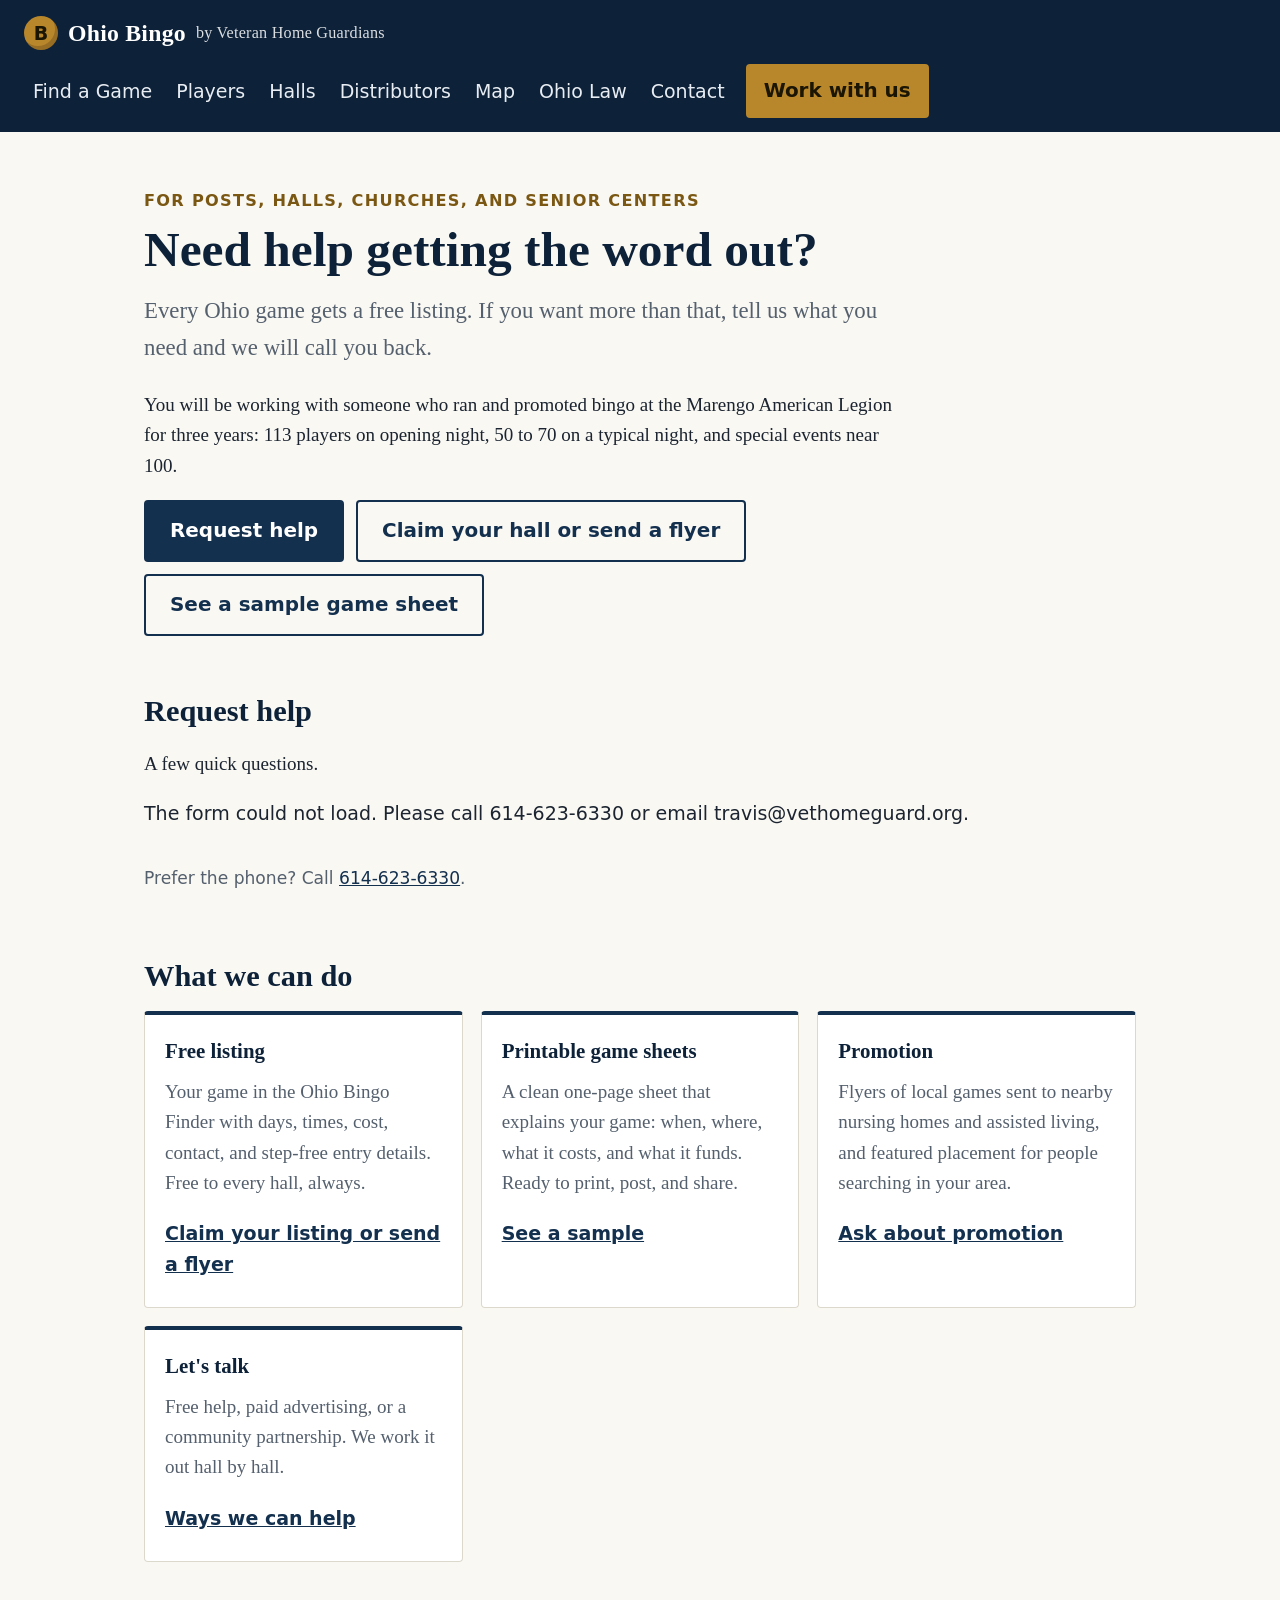
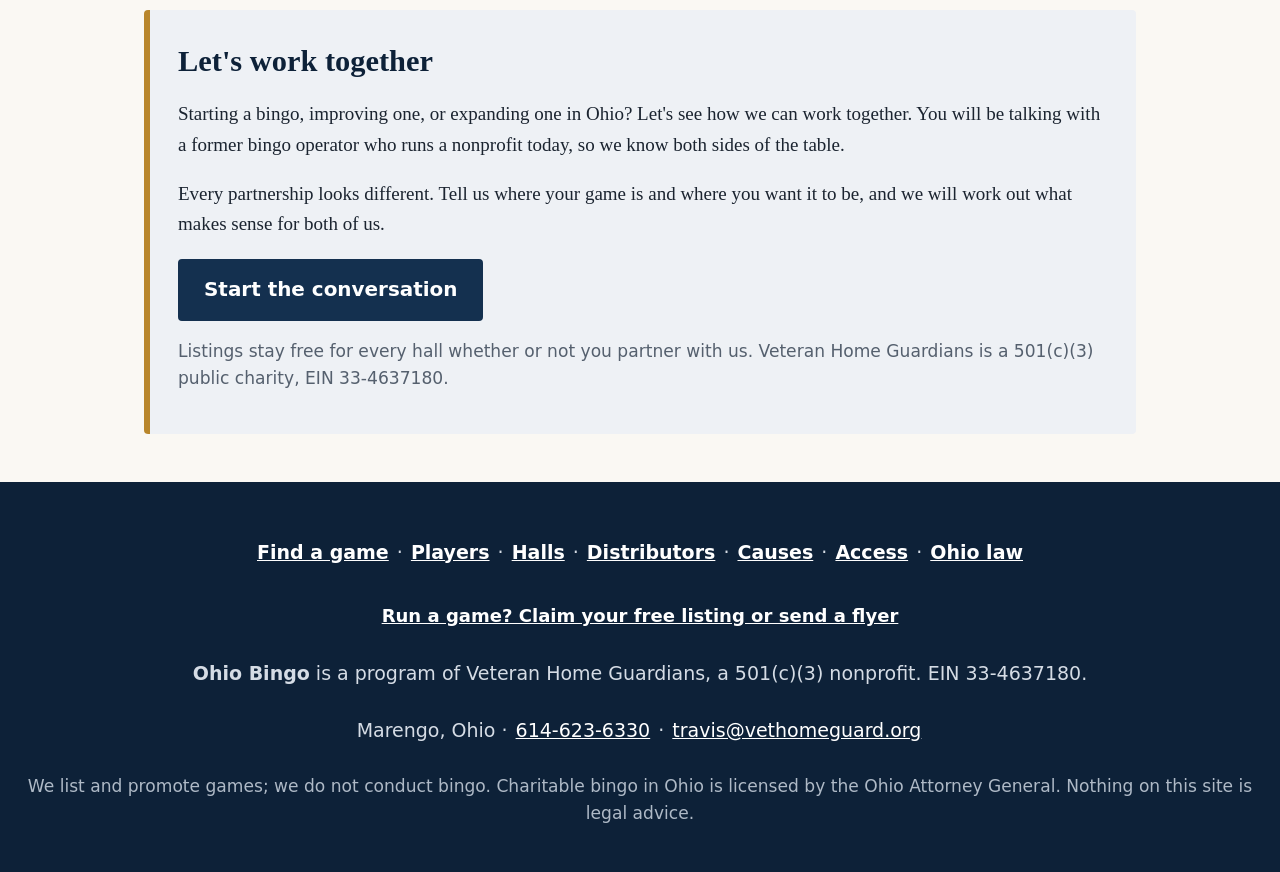
==== advertise.html @ 95522de4 "Copy of the live site from Wix, November 20, 2026 Every file the Wix headless site stores, byte for " ====
<!doctype html>
<html lang="en">
<head>
<meta charset="utf-8">
<meta name="viewport" content="width=device-width, initial-scale=1">
<title>For Bingo Operators | Ohio Bingo</title>
<meta name="description" content="Free listings, printable game sheets, and hands-on help for Ohio bingo games, from Veteran Home Guardians.">
<link rel="canonical" href="https://www.ohiobingo.org/advertise.html">
<link rel="stylesheet" href="/site.css?v=6">
<script src="/count.js" async></script></head>
<body>
<a class="skip" href="#main">Skip to content</a>
<header class="top">
  <a class="brand" href="/"><span class="brandball" aria-hidden="true">B</span>Ohio Bingo <span class="by">by Veteran Home Guardians</span></a>
  <nav aria-label="Main">
    <a href="https://www.findbingo.org/ohio/">Find a Game</a>
    <a href="/players.html">Players</a>
    <a href="/halls.html">Halls</a>
    <a href="/distributors.html">Distributors</a>
    <a href="/map.html">Map</a>
    <a href="/law.html">Ohio Law</a>
    <a href="/contact.html">Contact</a>
    <a class="btn small" href="/visit.html">Work with us</a>
  </nav>
</header>
<main id="main">
<section class="hero">
  <p class="eyebrow">For posts, halls, churches, and senior centers</p>
  <h1>Need help getting the word out?</h1>
  <p class="lead">Every Ohio game gets a free listing. If you want more than that, tell us what you need and we will call you back.</p>
  <p>You will be working with someone who ran and promoted bingo at the Marengo American Legion for three years: 113 players on opening night, 50 to 70 on a typical night, and special events near 100.</p>
  <p class="actions">
    <a class="btn" href="#inquire">Request help</a>
    <a class="btn ghost" href="/claim.html">Claim your hall or send a flyer</a>
    <a class="btn ghost" href="/sample-game-sheet.html">See a sample game sheet</a>
  </p>
</section>

<section id="inquire">
  <h2>Request help</h2>
  <p>A few quick questions.</p>
  <p id="claim-status" role="status" aria-live="polite">Loading the form…</p>
  <form id="claim-form" class="claim" data-form-id="054470a6-273a-4f07-877f-8608debfdaa2" data-topic="Help getting the word out" novalidate hidden></form>
  <p class="fine">Prefer the phone? Call <a href="tel:6146236330">614-623-6330</a>.</p>
</section>

<section>
  <h2>What we can do</h2>
  <div class="cards">
    <article class="card">
      <h3>Free listing</h3>
      <p>Your game in the Ohio Bingo Finder with days, times, cost, contact, and step-free entry details. Free to every hall, always.</p>
      <a href="/claim.html">Claim your listing or send a flyer</a>
    </article>
    <article class="card">
      <h3>Printable game sheets</h3>
      <p>A clean one-page sheet that explains your game: when, where, what it costs, and what it funds. Ready to print, post, and share.</p>
      <a href="/sample-game-sheet.html">See a sample</a>
    </article>
    <article class="card">
      <h3>Promotion</h3>
      <p>Flyers of local games sent to nearby nursing homes and assisted living, and featured placement for people searching in your area.</p>
      <a href="#inquire">Ask about promotion</a>
    </article>
    <article class="card">
      <h3>Let's talk</h3>
      <p>Free help, paid advertising, or a community partnership. We work it out hall by hall.</p>
      <a href="/visit.html">Ways we can help</a>
    </article>
  </div>
</section>

<section class="goal">
  <h2>Let's work together</h2>
  <p>Starting a bingo, improving one, or expanding one in Ohio? Let's see how we can work together. You will be talking with a former bingo operator who runs a nonprofit today, so we know both sides of the table.</p>
  <p>Every partnership looks different. Tell us where your game is and where you want it to be, and we will work out what makes sense for both of us.</p>
  <p class="actions"><a class="btn" href="#inquire">Start the conversation</a></p>
  <p class="fine">Listings stay free for every hall whether or not you partner with us. Veteran Home Guardians is a 501(c)(3) public charity, EIN 33-4637180.</p>
</section>
</main>
<footer>
  <p class="footnav"><a href="https://www.findbingo.org/ohio/">Find a game</a> · <a href="/players.html">Players</a> · <a href="/halls.html">Halls</a> · <a href="/distributors.html">Distributors</a> · <a href="/causes.html">Causes</a> · <a href="/advocacy.html">Access</a> · <a href="/law.html">Ohio law</a></p>
  <p><a href="/claim.html">Run a game? Claim your free listing or send a flyer</a></p>
  <p><strong>Ohio Bingo</strong> is a program of Veteran Home Guardians, a 501(c)(3) nonprofit. EIN 33-4637180.</p>
  <p>Marengo, Ohio · <a href="tel:6146236330">614-623-6330</a> · <a href="mailto:travis@vethomeguard.org">travis@vethomeguard.org</a></p>
  <p class="fine">We list and promote games; we do not conduct bingo. Charitable bingo in Ohio is licensed by the Ohio Attorney General. Nothing on this site is legal advice.</p>
</footer>
<script type="module" src="/form.js"></script>
</body>
</html>
---- site.css ----
:root {
  --ink: #1b2430;
  --muted: #55606e;
  --navy: #14304f;
  --navy-deep: #0d2138;
  --gold: #b8862b;
  --paper: #faf8f3;
  --card: #ffffff;
  --line: #ddd8cc;
  --red: #8f1d1d;
}
* { box-sizing: border-box; }
html { font-size: 18px; }
body {
  margin: 0;
  font-family: Georgia, "Times New Roman", serif;
  color: var(--ink);
  background: var(--paper);
  line-height: 1.6;
}
a { color: var(--navy); }
a:focus-visible, button:focus-visible, input:focus-visible, select:focus-visible, textarea:focus-visible {
  outline: 3px solid var(--gold);
  outline-offset: 2px;
}
.skip { position: absolute; left: -999px; }
.skip:focus { left: 8px; top: 8px; background: #fff; padding: 8px; z-index: 10; }
.crisis {
  background: var(--red);
  color: #fff;
  text-align: center;
  padding: 8px 16px;
  font-family: system-ui, -apple-system, "Segoe UI", sans-serif;
  font-size: 0.85rem;
}
.crisis a { color: #fff; font-weight: 700; }
.top {
  background: var(--navy-deep);
  color: #fff;
  padding: 14px 24px;
  display: flex;
  flex-wrap: wrap;
  gap: 12px 24px;
  align-items: center;
  justify-content: space-between;
}
.brand { color: #fff; text-decoration: none; font-size: 1.25rem; font-weight: 700; letter-spacing: 0.01em; }
nav { display: flex; flex-wrap: wrap; gap: 6px 18px; align-items: center; font-family: system-ui, -apple-system, "Segoe UI", sans-serif; font-size: 0.9rem; }
nav a { color: #e8edf3; text-decoration: none; padding: 4px 0; }
nav a:hover, nav a[aria-current="page"] { color: #fff; border-bottom: 2px solid var(--gold); }
main { max-width: 1040px; margin: 0 auto; padding: 0 24px 48px; }
section { padding: 40px 0 8px; }
.hero { padding-top: 56px; max-width: 760px; }
.eyebrow { font-family: system-ui, -apple-system, "Segoe UI", sans-serif; text-transform: uppercase; letter-spacing: 0.08em; font-size: 0.75rem; color: var(--gold); font-weight: 700; margin: 0 0 8px; }
h1 { font-size: 2.6rem; line-height: 1.12; margin: 0 0 16px; color: var(--navy-deep); }
h2 { font-size: 1.6rem; line-height: 1.25; margin: 0 0 16px; color: var(--navy-deep); }
h3 { font-size: 1.1rem; margin: 0 0 8px; color: var(--navy-deep); }
.lead { font-size: 1.2rem; color: var(--muted); margin: 0 0 24px; }
.actions { display: flex; flex-wrap: wrap; gap: 12px; margin: 0 0 8px; }
.btn {
  display: inline-block;
  background: var(--navy);
  color: #fff;
  text-decoration: none;
  border: 2px solid var(--navy);
  padding: 12px 22px;
  border-radius: 4px;
  font-family: system-ui, -apple-system, "Segoe UI", sans-serif;
  font-weight: 600;
  font-size: 0.95rem;
  cursor: pointer;
}
.btn:hover { background: var(--navy-deep); }
.btn.ghost { background: transparent; color: var(--navy); }
.btn.ghost:hover { background: #e9eef4; }
.btn.small { padding: 6px 14px; background: var(--gold); border-color: var(--gold); color: #1b1503; }
nav a.btn.small:hover { border-bottom: 2px solid var(--gold); color: #1b1503; }
.cards { display: grid; grid-template-columns: repeat(auto-fit, minmax(260px, 1fr)); gap: 18px; }
.cards.two { grid-template-columns: repeat(auto-fit, minmax(300px, 1fr)); }
.card { background: var(--card); border: 1px solid var(--line); border-top: 4px solid var(--navy); border-radius: 4px; padding: 20px; }
.card p { margin: 0 0 12px; color: var(--muted); font-size: 0.95rem; }
.card a { font-family: system-ui, -apple-system, "Segoe UI", sans-serif; font-weight: 600; font-size: 0.9rem; }
.goal { background: #eef1f5; border-left: 6px solid var(--gold); padding: 32px 28px 24px; margin-top: 40px; border-radius: 4px; }
.goal ul { padding-left: 20px; }
.goal li { margin-bottom: 10px; }
.notice { background: #fff8e6; border: 1px solid #e6cf8f; border-radius: 4px; padding: 14px 18px; margin-bottom: 24px; }
.notice p { margin: 0; }
.cols { columns: 2; padding-left: 20px; }
.fine { font-size: 0.8rem; color: var(--muted); font-family: system-ui, -apple-system, "Segoe UI", sans-serif; }
form.mail { display: grid; gap: 14px; max-width: 620px; margin-top: 16px; }
form.mail label { display: grid; gap: 4px; font-family: system-ui, -apple-system, "Segoe UI", sans-serif; font-size: 0.9rem; font-weight: 600; }
form.mail input, form.mail select, form.mail textarea { font: inherit; font-weight: 400; padding: 10px; border: 1px solid #9aa3ad; border-radius: 4px; background: #fff; width: 100%; }
form.mail label.check { display: flex; gap: 8px; align-items: flex-start; font-weight: 400; }
form.mail label.check input { width: auto; margin-top: 5px; }
form.mail .btn { justify-self: start; }
footer { background: var(--navy-deep); color: #d5dce5; padding: 28px 24px; font-family: system-ui, -apple-system, "Segoe UI", sans-serif; font-size: 0.85rem; text-align: center; }
footer a { color: #fff; }
footer .fine { color: #aeb9c6; }
@media (max-width: 640px) {
  html { font-size: 16px; }
  h1 { font-size: 2rem; }
  .cols { columns: 1; }
  .top { flex-direction: column; align-items: flex-start; }
}
.statband { display: grid; grid-template-columns: repeat(auto-fit, minmax(150px, 1fr)); gap: 12px; margin: 20px 0 0; }
.statband[hidden] { display: none; }
.statband div { background: #fff; border: 1px solid var(--line); border-left: 4px solid var(--gold); border-radius: 4px; padding: 14px 16px; }
.statband strong { display: block; font-size: 1.9rem; color: var(--navy-deep); line-height: 1.1; }
.statband span { font-family: system-ui, -apple-system, "Segoe UI", sans-serif; font-size: 0.78rem; color: var(--muted); }
footer p a[href="/claim.html"] { font-weight: 700; font-size: 0.95rem; }
@media print { .top, footer, .noprint, .skip { display: none !important; } }

/* v4: audience doors, bingo balls, offer band */
.brand { display: inline-flex; align-items: center; gap: 10px; }
.brand .by { font-weight: 400; font-size: 0.8rem; opacity: 0.85; }
.brandball { display: inline-flex; align-items: center; justify-content: center; width: 34px; height: 34px; border-radius: 50%; background: var(--gold); color: #1b1503; font-family: system-ui, -apple-system, "Segoe UI", sans-serif; font-weight: 800; font-size: 1rem; box-shadow: inset -3px -4px 0 rgba(0,0,0,0.18); }
.top { position: sticky; top: 0; z-index: 5; }
.hero.big { max-width: 880px; padding-top: 44px; }
.hero.big h1 { font-size: 3.4rem; letter-spacing: -0.01em; }
.balls { display: flex; gap: 12px; margin: 0 0 22px; }
.ball { display: inline-flex; align-items: center; justify-content: center; width: 64px; height: 64px; border-radius: 50%; color: #fff; font-family: system-ui, -apple-system, "Segoe UI", sans-serif; font-weight: 800; font-size: 1.7rem; box-shadow: inset -6px -8px 0 rgba(0,0,0,0.2), 0 4px 0 rgba(13,33,56,0.15); animation: drop 0.6s cubic-bezier(.2,.9,.3,1.3) both; }
.ball.b { background: #1f5fa8; } .ball.i { background: #b3261e; animation-delay: .08s; } .ball.n { background: #4a5560; animation-delay: .16s; } .ball.g { background: #24703a; animation-delay: .24s; } .ball.o { background: #b8862b; color: #1b1503; animation-delay: .32s; }
@keyframes drop { from { transform: translateY(-40px); opacity: 0; } to { transform: none; opacity: 1; } }
@media (prefers-reduced-motion: reduce) { .ball { animation: none; } }
.btn.xl { font-size: 1.1rem; padding: 16px 28px; }
.doors { display: grid; grid-template-columns: repeat(auto-fit, minmax(240px, 1fr)); gap: 18px; }
.door { display: flex; flex-direction: column; gap: 8px; padding: 26px 24px 28px; border-radius: 8px; text-decoration: none; color: #fff; min-height: 190px; box-shadow: 0 5px 0 rgba(13,33,56,0.18); transition: transform .12s ease; }
.door:hover, .door:focus-visible { transform: translateY(-3px); }
.door strong { font-size: 1.7rem; line-height: 1.15; }
.door span { font-family: system-ui, -apple-system, "Segoe UI", sans-serif; font-size: 0.98rem; }
.door .tag { text-transform: uppercase; letter-spacing: 0.1em; font-size: 0.75rem; font-weight: 700; opacity: 0.9; }
.door.players { background: #1f5fa8; } .door.halls { background: #0d2138; } .door.dist { background: #24703a; }
.offer { display: flex; flex-wrap: wrap; gap: 28px; align-items: center; justify-content: space-between; background: #fff; border: 2px solid var(--navy); border-radius: 8px; padding: 30px 30px 24px; margin-top: 40px; }
.offer > div:first-child { flex: 1 1 320px; }
.price { flex: none; width: 170px; height: 170px; border-radius: 50%; background: var(--gold); color: #1b1503; display: flex; flex-direction: column; align-items: center; justify-content: center; font-family: system-ui, -apple-system, "Segoe UI", sans-serif; font-weight: 700; text-transform: uppercase; letter-spacing: 0.12em; font-size: 0.85rem; box-shadow: inset -10px -12px 0 rgba(0,0,0,0.15); }
.price span { font-size: 2.9rem; letter-spacing: 0; line-height: 1; }
.steps { padding-left: 0; list-style: none; counter-reset: s; display: grid; gap: 14px; max-width: 720px; }
.steps li { counter-increment: s; position: relative; padding: 2px 0 2px 60px; min-height: 46px; }
.steps li::before { content: counter(s); position: absolute; left: 0; top: 0; width: 44px; height: 44px; border-radius: 50%; background: var(--navy); color: #fff; display: flex; align-items: center; justify-content: center; font-family: system-ui, -apple-system, "Segoe UI", sans-serif; font-weight: 700; }
.checklist, .lawlist { list-style: none; padding-left: 0; display: grid; gap: 12px; max-width: 820px; }
.checklist li { position: relative; padding-left: 34px; }
.checklist li::before { content: ""; position: absolute; left: 2px; top: 0.35em; width: 18px; height: 18px; border-radius: 50%; background: var(--gold); box-shadow: inset -2px -3px 0 rgba(0,0,0,0.18); }
.lawlist li { background: #fff; border: 1px solid var(--line); border-left: 4px solid var(--navy); border-radius: 4px; padding: 12px 16px; }
.lawlist li a { font-family: system-ui, -apple-system, "Segoe UI", sans-serif; font-weight: 600; }
.lawlist li span { display: block; color: var(--muted); font-size: 0.9rem; }
.card ul { padding-left: 20px; margin: 0; color: var(--muted); font-size: 0.95rem; }
.card ul li { margin-bottom: 6px; }
.card.yes { border-top-color: #24703a; } .card.no { border-top-color: var(--red); }
.footnav a { font-weight: 600; }
form.claim { display: grid; gap: 18px; max-width: 620px; margin-top: 16px; }
form.claim .field { display: grid; gap: 6px; font-family: system-ui, -apple-system, "Segoe UI", sans-serif; }
form.claim label, form.claim legend { font-size: 1rem; font-weight: 600; padding: 0; }
form.claim input[type=text], form.claim input[type=email], form.claim input[type=tel], form.claim select, form.claim textarea { font: inherit; padding: 12px; border: 1px solid #9aa3ad; border-radius: 4px; background: #fff; width: 100%; min-height: 48px; }
form.claim textarea { min-height: 110px; }
form.claim input[type=file] { font: inherit; padding: 12px; border: 2px dashed #9aa3ad; border-radius: 4px; background: #fff; width: 100%; }
form.claim fieldset { border: 0; margin: 0; padding: 0; display: grid; gap: 8px; }
form.claim .choice { display: flex; gap: 10px; align-items: flex-start; font-weight: 400; font-size: 1rem; }
form.claim .choice input { width: 22px; height: 22px; margin-top: 3px; flex: none; }
form.claim .help { margin: 0; font-size: 0.85rem; color: var(--muted); }
form.claim .err { margin: 0; font-size: 0.9rem; color: var(--red); font-weight: 600; }
form.claim [aria-invalid="true"] { border-color: var(--red); }
form.claim .btn { justify-self: start; font-size: 1.05rem; padding: 14px 26px; }
form.claim .btn[disabled] { opacity: 0.6; cursor: wait; }
#claim-status { font-family: system-ui, -apple-system, "Segoe UI", sans-serif; }
.thanks { background: #eef6ee; border: 1px solid #9cc49c; border-left: 6px solid #2f6b2f; border-radius: 4px; padding: 20px; max-width: 620px; }
.thanks p { margin: 0 0 8px; }
@media (max-width: 640px) {
  .hero.big h1 { font-size: 2.3rem; }
  .ball { width: 50px; height: 50px; font-size: 1.3rem; }
  .top { position: static; }
  nav { gap: 4px 14px; }
  .price { width: 130px; height: 130px; } .price span { font-size: 2.2rem; }
  .btn.xl { width: 100%; text-align: center; }
}.who { display: flex; flex-wrap: wrap; gap: 22px; align-items: center; margin-top: 22px; }
.who img { width: 200px; height: 246px; object-fit: cover; border-radius: 8px; border: 3px solid var(--navy); flex: none; }
.who > div { flex: 1 1 260px; }
.who p { margin: 0 0 8px; }

/* v6: easier reading and tapping for older players */
html { font-size: 19px; }
.eyebrow { color: #7a5712; font-size: 0.85rem; }
nav { font-size: 1rem; gap: 4px 6px; }
nav a { padding: 11px 9px; }
nav a.btn.small { padding: 9px 16px; margin-left: 6px; }
.brand .by { font-size: 0.85rem; }
.btn { font-size: 1.05rem; padding: 13px 24px; }
.btn.xl { font-size: 1.2rem; }
.card p, .card ul, .lawlist li span { font-size: 1rem; }
.card a, .lawlist li a { font-size: 1rem; display: inline-block; padding: 8px 0; }
.door span { font-size: 1.05rem; }
.door .tag { font-size: 0.85rem; }
.fine { font-size: 0.9rem; }
footer { font-size: 1rem; }
footer a { display: inline-block; padding: 8px 2px; }
form.claim .help { font-size: 0.95rem; }
form.mail label { font-size: 1rem; }
.zipfind { background: #fff; border: 3px solid var(--navy); border-radius: 8px; padding: 22px 22px 18px; margin: 0 0 18px; max-width: 620px; font-family: system-ui, -apple-system, "Segoe UI", sans-serif; }
.zipfind label { display: block; font-size: 1.3rem; font-weight: 700; color: var(--navy-deep); margin: 0 0 12px; }
.ziprow { display: flex; flex-wrap: wrap; gap: 12px; }
.zipfind input[type=text] { flex: 1 1 170px; min-width: 0; font: inherit; font-size: 1.7rem; letter-spacing: 0.08em; padding: 12px 16px; min-height: 66px; border: 2px solid #5b6672; border-radius: 6px; background: #fff; color: var(--ink); }
.zipfind .btn { flex: 1 1 190px; min-height: 66px; font-size: 1.3rem; background: #24603a; border-color: #24603a; }
.zipfind .btn:hover { background: #1a4a2c; }
.zipfind .help { margin: 12px 0 0; font-size: 1rem; color: var(--muted); }
@media (max-width: 640px) {
  html { font-size: 18px; }
  nav a { padding: 10px 8px; }
  .zipfind { padding: 18px 16px 14px; }
  .brand { white-space: nowrap; }
  .brand .by { font-size: 0.72rem; }
  .balls { display: none; }
  .hero.big { padding-top: 26px; }
  .top { padding: 12px 16px; gap: 6px 24px; }
}
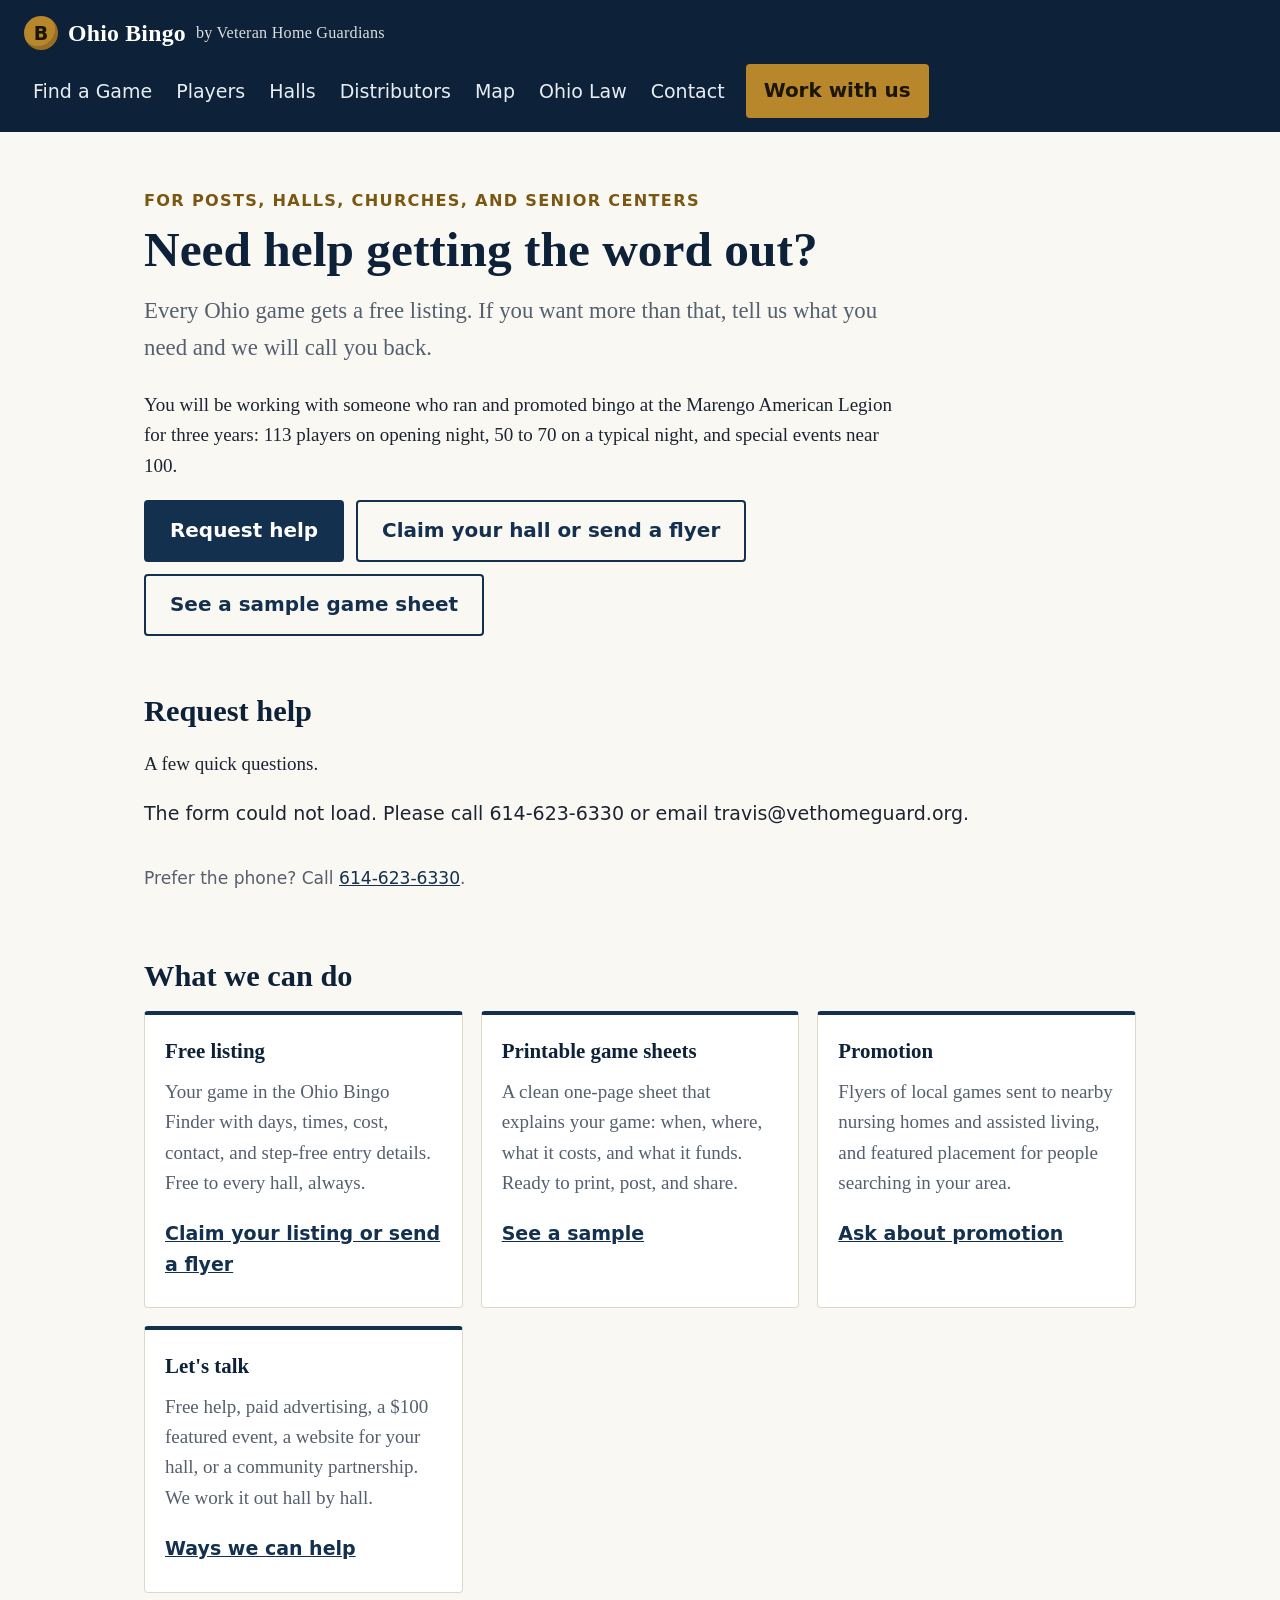
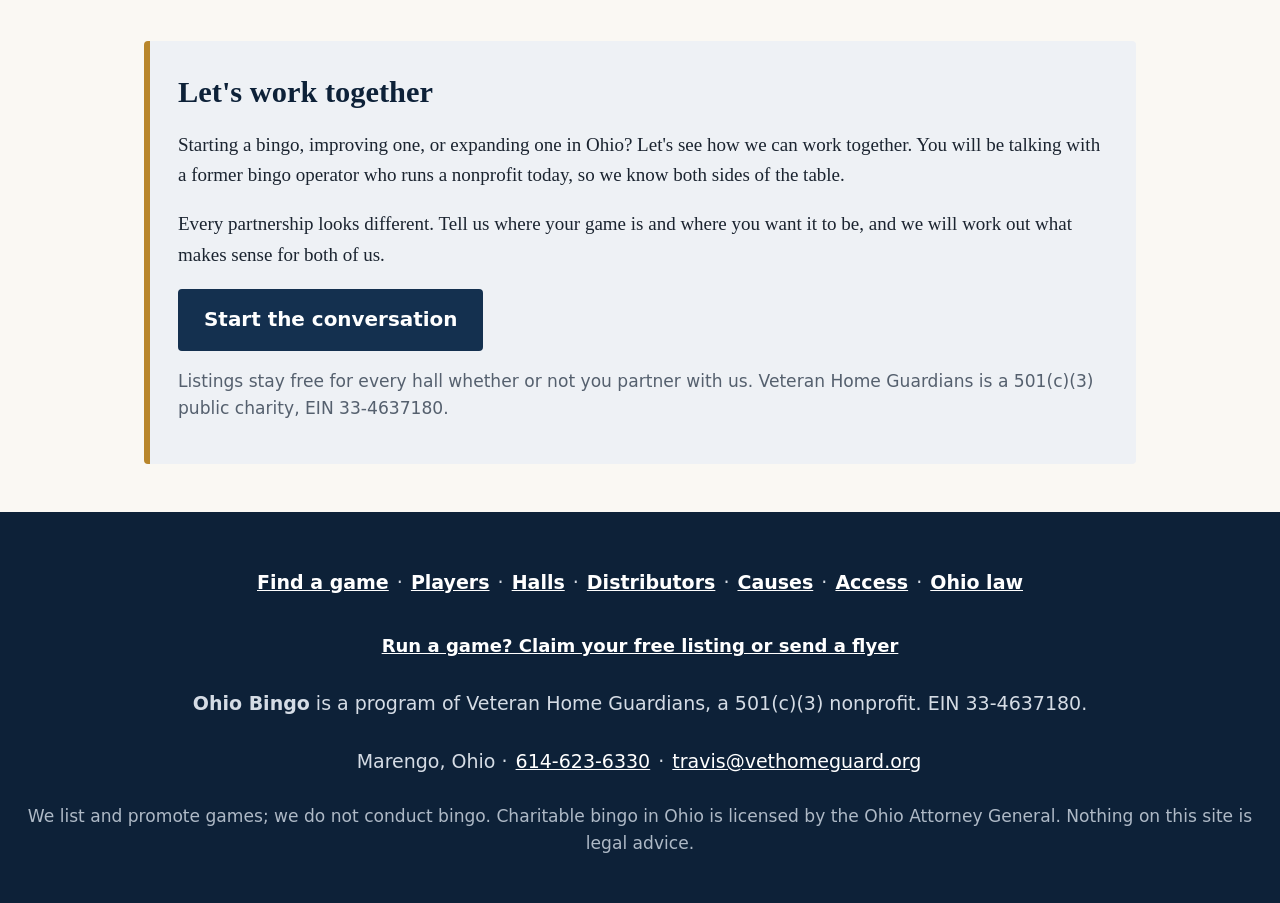
==== commit 364b6371: "Hall options and partnership terms; share picture and tags; a page list Wix does not replace - visit" ====
--- a/advertise.html
+++ b/advertise.html
@@ -7,7 +7,17 @@
 <meta name="description" content="Free listings, printable game sheets, and hands-on help for Ohio bingo games, from Veteran Home Guardians.">
 <link rel="canonical" href="https://www.ohiobingo.org/advertise.html">
 <link rel="stylesheet" href="/site.css?v=6">
-<script src="/count.js" async></script></head>
+<script src="/count.js" async></script><meta property="og:type" content="website">
+<meta property="og:site_name" content="Ohio Bingo">
+<meta property="og:title" content="For Bingo Operators | Ohio Bingo">
+<meta property="og:description" content="Free listings, printable game sheets, and hands-on help for Ohio bingo games, from Veteran Home Guardians.">
+<meta property="og:url" content="https://www.ohiobingo.org/advertise.html">
+<meta property="og:image" content="https://www.ohiobingo.org/assets/share.png">
+<meta property="og:image:width" content="1200">
+<meta property="og:image:height" content="630">
+<meta property="og:image:alt" content="Ohio Bingo: Find a game. Fill a hall. Fund a cause. ohiobingo.org">
+<meta name="twitter:card" content="summary_large_image">
+</head>
 <body>
 <a class="skip" href="#main">Skip to content</a>
 <header class="top">
@@ -64,7 +74,7 @@
     </article>
     <article class="card">
       <h3>Let's talk</h3>
-      <p>Free help, paid advertising, or a community partnership. We work it out hall by hall.</p>
+      <p>Free help, paid advertising, a $100 featured event, a website for your hall, or a community partnership. We work it out hall by hall.</p>
       <a href="/visit.html">Ways we can help</a>
     </article>
   </div>
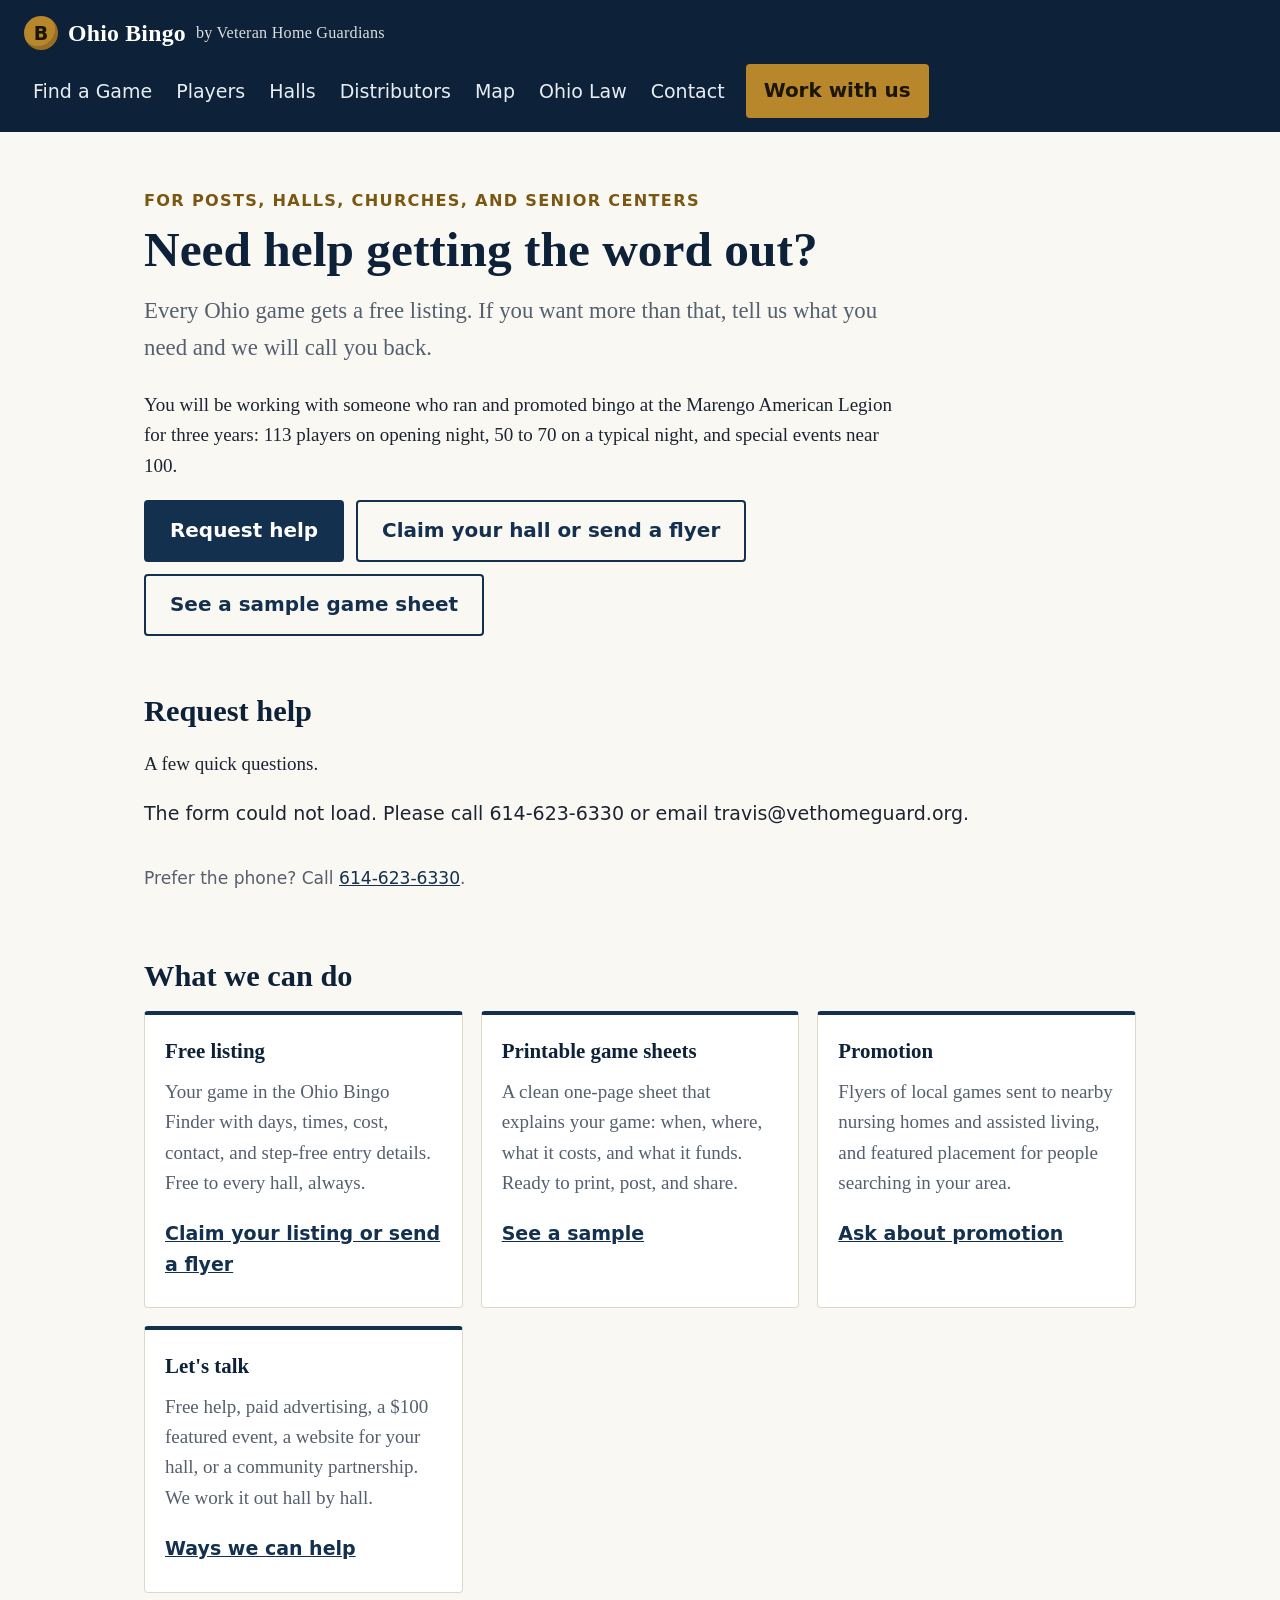
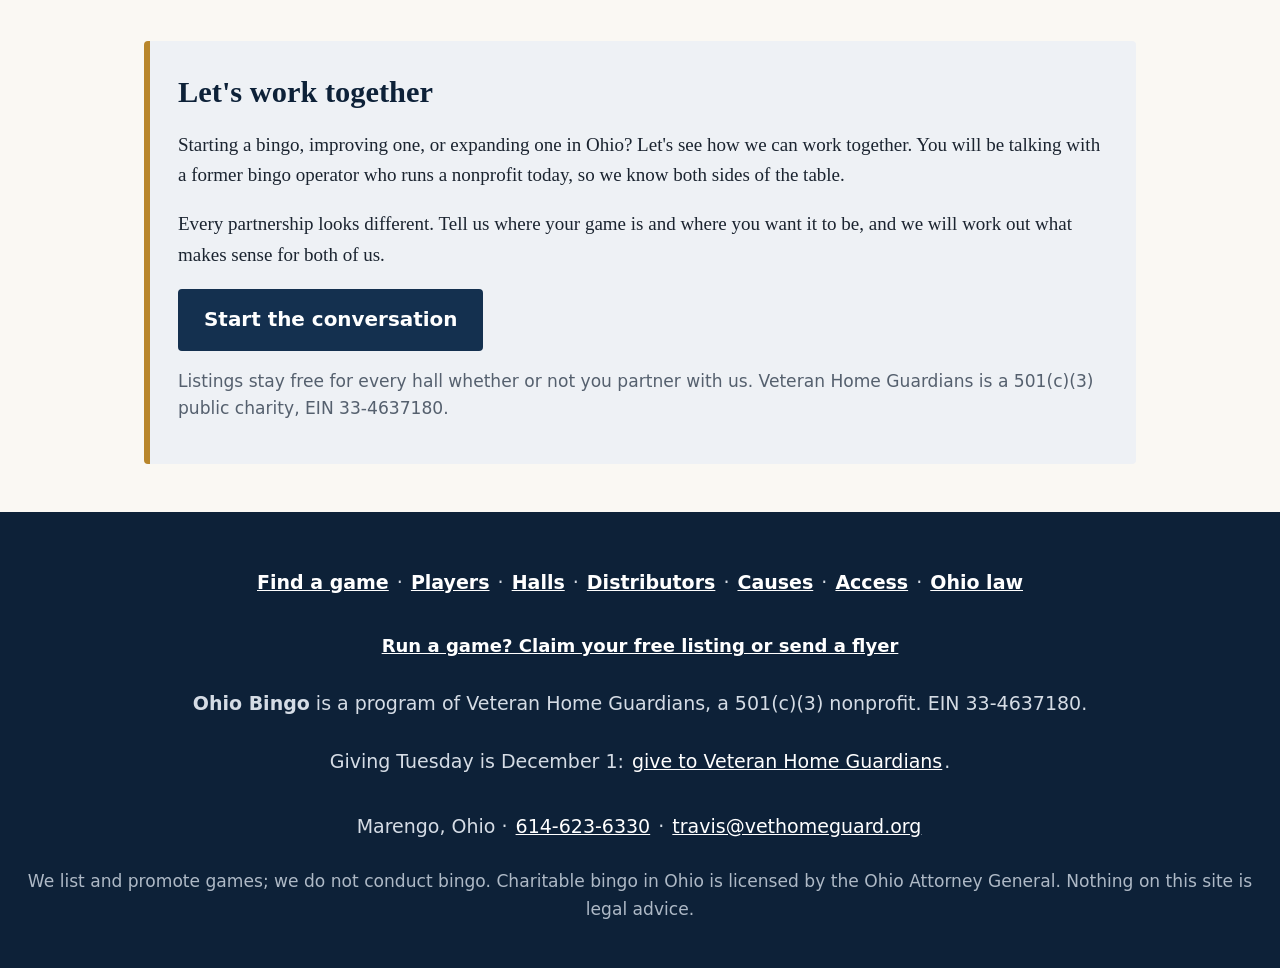
==== commit 24d0b3b6: "Footer: link VHG's Giving Tuesday campaign on every page Adds one line under "Ohio Bingo is a progra" ====
--- a/advertise.html
+++ b/advertise.html
@@ -12,7 +12,7 @@
 <meta property="og:title" content="For Bingo Operators | Ohio Bingo">
 <meta property="og:description" content="Free listings, printable game sheets, and hands-on help for Ohio bingo games, from Veteran Home Guardians.">
 <meta property="og:url" content="https://www.ohiobingo.org/advertise.html">
-<meta property="og:image" content="https://www.ohiobingo.org/assets/share.png">
+<meta property="og:image" content="https://raw.githubusercontent.com/travisvought-byte/ohiobingo/main/assets/share.png">
 <meta property="og:image:width" content="1200">
 <meta property="og:image:height" content="630">
 <meta property="og:image:alt" content="Ohio Bingo: Find a game. Fill a hall. Fund a cause. ohiobingo.org">
@@ -92,6 +92,7 @@
   <p class="footnav"><a href="https://www.findbingo.org/ohio/">Find a game</a> · <a href="/players.html">Players</a> · <a href="/halls.html">Halls</a> · <a href="/distributors.html">Distributors</a> · <a href="/causes.html">Causes</a> · <a href="/advocacy.html">Access</a> · <a href="/law.html">Ohio law</a></p>
   <p><a href="/claim.html">Run a game? Claim your free listing or send a flyer</a></p>
   <p><strong>Ohio Bingo</strong> is a program of Veteran Home Guardians, a 501(c)(3) nonprofit. EIN 33-4637180.</p>
+  <p>Giving Tuesday is December 1: <a href="https://www.zeffy.com/en-US/donation-form/giving-tuesday-no-veteran-left-isolated">give to Veteran Home Guardians</a>.</p>
   <p>Marengo, Ohio · <a href="tel:6146236330">614-623-6330</a> · <a href="mailto:travis@vethomeguard.org">travis@vethomeguard.org</a></p>
   <p class="fine">We list and promote games; we do not conduct bingo. Charitable bingo in Ohio is licensed by the Ohio Attorney General. Nothing on this site is legal advice.</p>
 </footer>
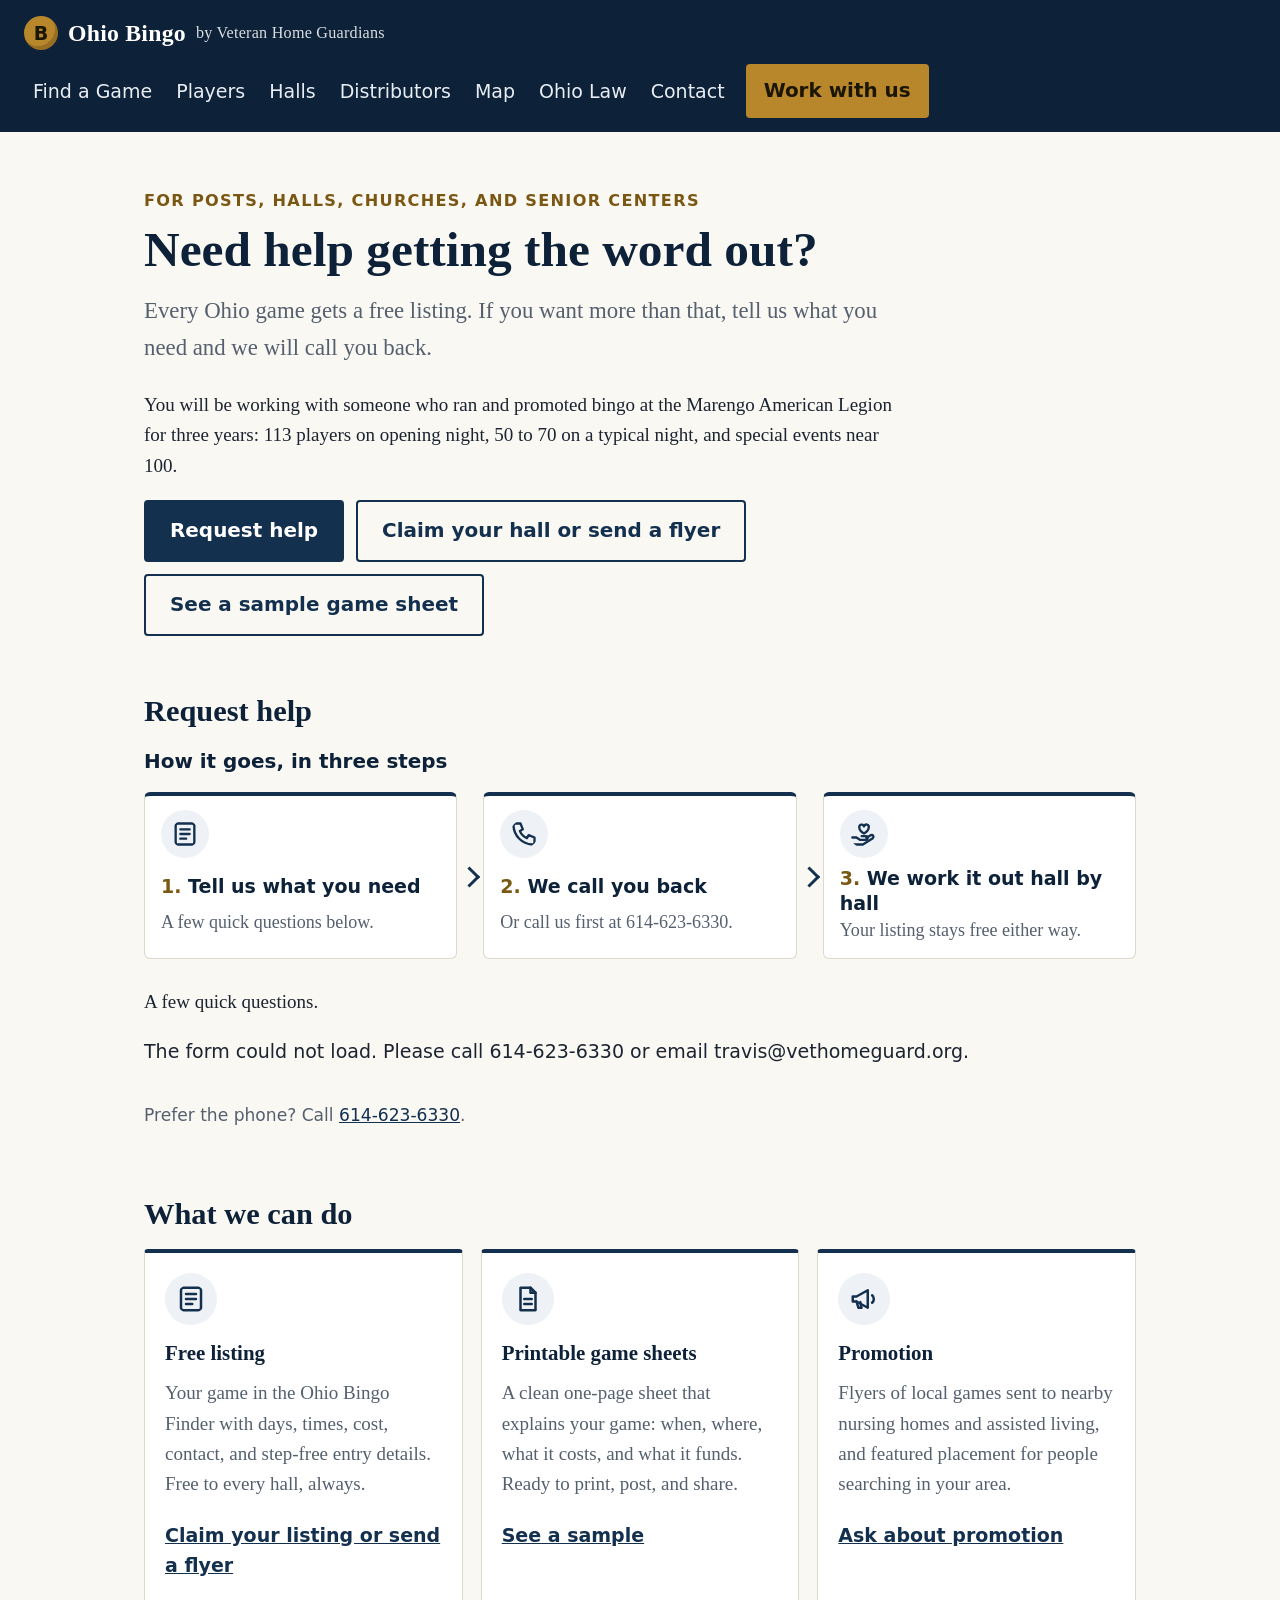
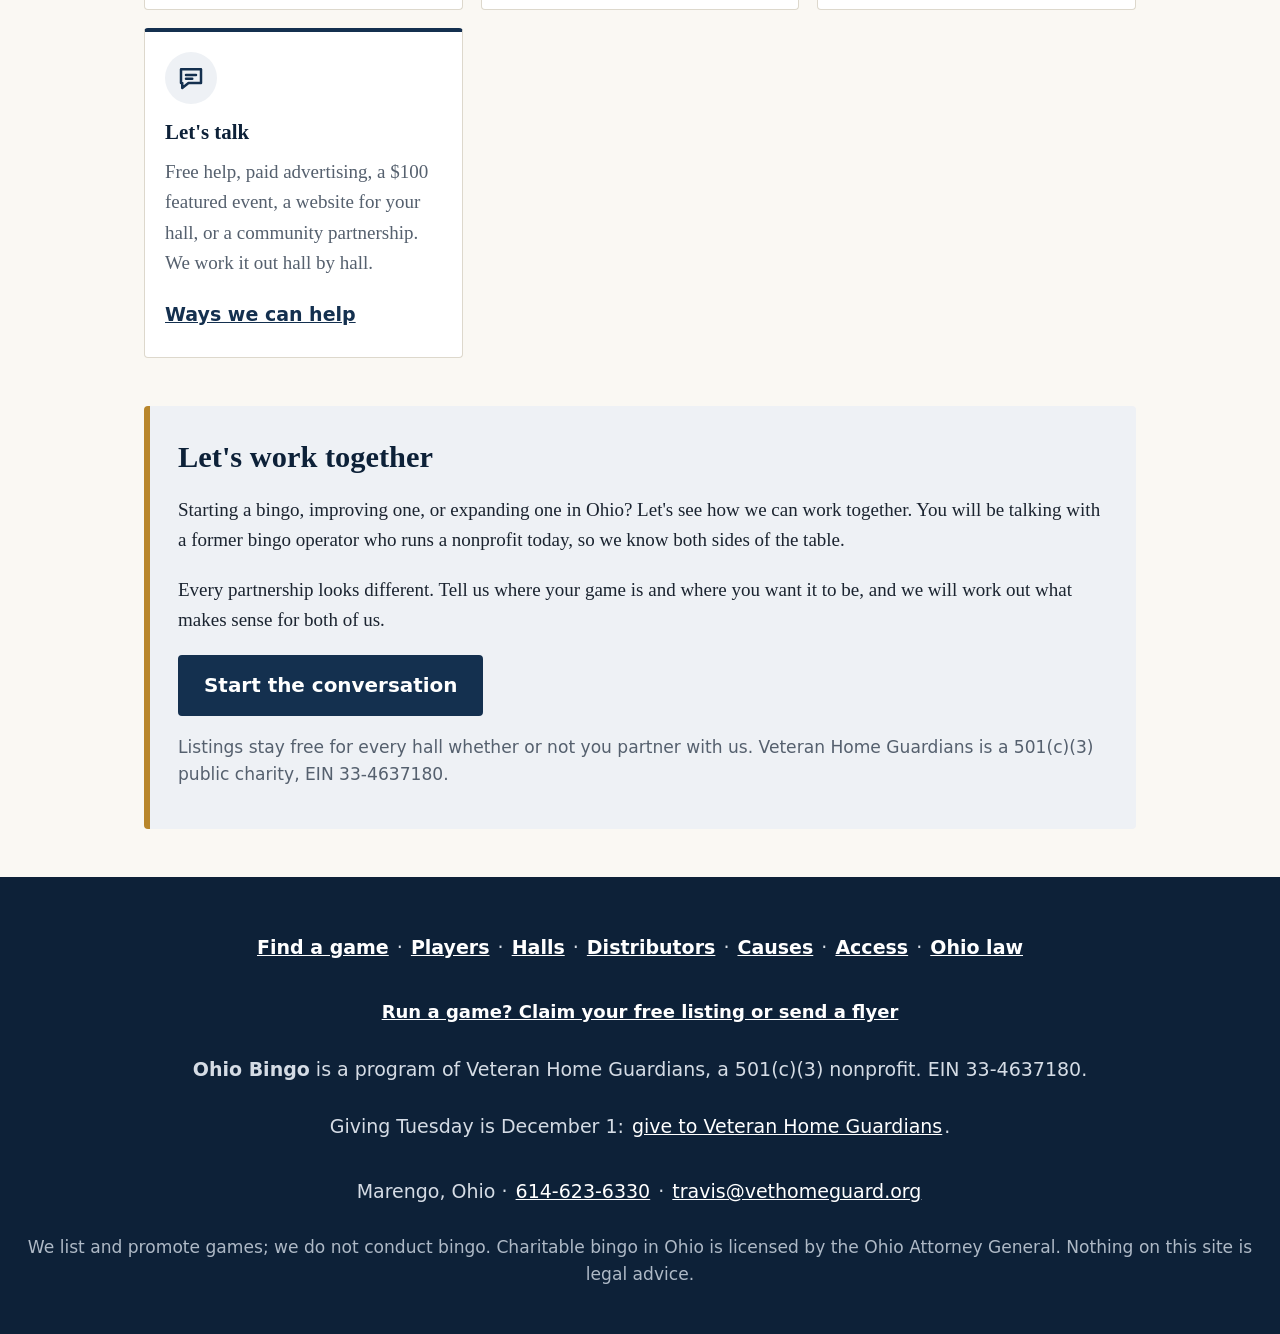
==== commit 5f8dc69b: "Add accessible visuals to every page except the map Icons on cards, doors, steps and contact rows; s" ====
--- a/advertise.html
+++ b/advertise.html
@@ -6,7 +6,7 @@
 <title>For Bingo Operators | Ohio Bingo</title>
 <meta name="description" content="Free listings, printable game sheets, and hands-on help for Ohio bingo games, from Veteran Home Guardians.">
 <link rel="canonical" href="https://www.ohiobingo.org/advertise.html">
-<link rel="stylesheet" href="/site.css?v=6">
+<link rel="stylesheet" href="/site.css?v=7">
 <script src="/count.js" async></script><meta property="og:type" content="website">
 <meta property="og:site_name" content="Ohio Bingo">
 <meta property="og:title" content="For Bingo Operators | Ohio Bingo">
@@ -48,6 +48,10 @@
 
 <section id="inquire">
   <h2>Request help</h2>
+<figure class="flow" style="--n:3">
+  <figcaption>How it goes, in three steps</figcaption>
+  <ol><li><svg class="flowico" viewBox="0 0 24 24" fill="none" stroke="currentColor" stroke-width="2" stroke-linecap="round" stroke-linejoin="round" aria-hidden="true" focusable="false"><rect x="4" y="3" width="16" height="18" rx="2"/><path d="M8 8h8M8 12h8M8 16h5"/></svg><strong>Tell us what you need</strong><span>A few quick questions below.</span></li><li><svg class="flowico" viewBox="0 0 24 24" fill="none" stroke="currentColor" stroke-width="2" stroke-linecap="round" stroke-linejoin="round" aria-hidden="true" focusable="false"><path d="M5 3h4l2 5-2.5 1.5a11 11 0 0 0 6 6L16 13l5 2v4a2 2 0 0 1-2 2A17 17 0 0 1 3 5a2 2 0 0 1 2-2z"/></svg><strong>We call you back</strong><span>Or call us first at 614-623-6330.</span></li><li><svg class="flowico" viewBox="0 0 24 24" fill="none" stroke="currentColor" stroke-width="2" stroke-linecap="round" stroke-linejoin="round" aria-hidden="true" focusable="false"><path d="M12 11.5S8 9.2 8 6.6A2 2 0 0 1 12 5.4a2 2 0 0 1 4 1.2c0 2.6-4 4.9-4 4.9z"/><path d="M2 15h3.5l3 2h5a1.6 1.6 0 0 0 0-3.2H10"/><path d="M2 21h9l8.6-5.4a1.6 1.6 0 0 0-1.8-2.6L14 15.3"/></svg><strong>We work it out hall by hall</strong><span>Your listing stays free either way.</span></li></ol>
+</figure>
   <p>A few quick questions.</p>
   <p id="claim-status" role="status" aria-live="polite">Loading the form…</p>
   <form id="claim-form" class="claim" data-form-id="054470a6-273a-4f07-877f-8608debfdaa2" data-topic="Help getting the word out" novalidate hidden></form>
@@ -58,21 +62,25 @@
   <h2>What we can do</h2>
   <div class="cards">
     <article class="card">
+      <svg class="cardicon" viewBox="0 0 24 24" fill="none" stroke="currentColor" stroke-width="2" stroke-linecap="round" stroke-linejoin="round" aria-hidden="true" focusable="false"><rect x="4" y="3" width="16" height="18" rx="2"/><path d="M8 8h8M8 12h8M8 16h5"/></svg>
       <h3>Free listing</h3>
       <p>Your game in the Ohio Bingo Finder with days, times, cost, contact, and step-free entry details. Free to every hall, always.</p>
       <a href="/claim.html">Claim your listing or send a flyer</a>
     </article>
     <article class="card">
+      <svg class="cardicon" viewBox="0 0 24 24" fill="none" stroke="currentColor" stroke-width="2" stroke-linecap="round" stroke-linejoin="round" aria-hidden="true" focusable="false"><path d="M6 3h8l4 4v14H6z"/><path d="M14 3v4h4M9 12h6M9 16h6"/></svg>
       <h3>Printable game sheets</h3>
       <p>A clean one-page sheet that explains your game: when, where, what it costs, and what it funds. Ready to print, post, and share.</p>
       <a href="/sample-game-sheet.html">See a sample</a>
     </article>
     <article class="card">
+      <svg class="cardicon" viewBox="0 0 24 24" fill="none" stroke="currentColor" stroke-width="2" stroke-linecap="round" stroke-linejoin="round" aria-hidden="true" focusable="false"><path d="M3 10v4h3l9 5V5l-9 5z"/><path d="M6 14l1.5 5h2.5l-1-4.5"/><path d="M18.5 9a4 4 0 0 1 0 6"/></svg>
       <h3>Promotion</h3>
       <p>Flyers of local games sent to nearby nursing homes and assisted living, and featured placement for people searching in your area.</p>
       <a href="#inquire">Ask about promotion</a>
     </article>
     <article class="card">
+      <svg class="cardicon" viewBox="0 0 24 24" fill="none" stroke="currentColor" stroke-width="2" stroke-linecap="round" stroke-linejoin="round" aria-hidden="true" focusable="false"><path d="M4 5h16v11H10l-5 4v-4H4z"/><path d="M8 9.5h8M8 12.5h5"/></svg>
       <h3>Let's talk</h3>
       <p>Free help, paid advertising, a $100 featured event, a website for your hall, or a community partnership. We work it out hall by hall.</p>
       <a href="/visit.html">Ways we can help</a>
--- a/site.css
+++ b/site.css
@@ -211,3 +211,82 @@
   .hero.big { padding-top: 26px; }
   .top { padding: 12px 16px; gap: 6px 24px; }
 }
+
+/* v7: icons, step diagrams, simple charts. Every icon is drawn in currentColor so it follows the text color. */
+svg.ico { width: 1.35em; height: 1.35em; vertical-align: -0.28em; margin-right: 0.35em; color: var(--navy); flex: none; }
+.cardicon { display: block; width: 52px; height: 52px; padding: 11px; margin: 0 0 12px; border-radius: 50%; background: #eef1f5; color: var(--navy); }
+.card.yes .cardicon { color: #1d5b2e; background: #e8f2ea; }
+.card.no .cardicon { color: var(--red); background: #f7e9e9; }
+.doorico { width: 46px; height: 46px; color: #fff; margin-bottom: 4px; }
+.steps li svg.ico { width: 1.25em; height: 1.25em; }
+.offer .offerart { flex: 0 1 250px; max-width: 250px; margin: 0 auto; }
+.cardart { display: block; width: 100%; height: auto; }
+
+/* Step diagram: an ordered list. One column on phones, one row on wide screens. */
+.flow { margin: 8px 0 28px; }
+.flow figcaption, .flow .flowcap { font-family: system-ui, -apple-system, "Segoe UI", sans-serif; font-weight: 700; color: var(--navy-deep); font-size: 1.05rem; margin: 0 0 14px; }
+.flow ol { list-style: none; margin: 0; padding: 0; display: grid; gap: 26px; counter-reset: flow; }
+.flow li { counter-increment: flow; position: relative; display: grid; grid-template-columns: auto 1fr; gap: 2px 14px; align-items: start; background: #fff; border: 1px solid var(--line); border-top: 4px solid var(--navy); border-radius: 6px; padding: 14px 16px; }
+.flow li > svg { grid-row: span 2; width: 48px; height: 48px; padding: 10px; border-radius: 50%; background: #eef1f5; color: var(--navy); }
+.flow li strong { font-family: system-ui, -apple-system, "Segoe UI", sans-serif; color: var(--navy-deep); line-height: 1.3; }
+.flow li strong::before { content: counter(flow) ". "; color: #7a5712; }
+.flow li span { color: var(--muted); font-size: 0.95rem; line-height: 1.45; }
+.flow li:not(:last-child)::after { content: ""; position: absolute; left: 36px; bottom: -21px; width: 12px; height: 12px; border-right: 3px solid var(--navy); border-bottom: 3px solid var(--navy); transform: rotate(45deg); }
+@media (min-width: 900px) {
+  .flow ol { grid-template-columns: repeat(var(--n, 4), minmax(0, 1fr)); }
+  .flow li { grid-template-columns: 1fr; }
+  .flow li > svg { grid-row: auto; margin-bottom: 6px; }
+  .flow li:not(:last-child)::after { left: auto; right: -21px; bottom: auto; top: 50%; transform: translateY(-50%) rotate(-45deg); }
+}
+
+/* Who-does-what diagram on the law page */
+.tree { margin: 8px 0 28px; }
+.tree figcaption { font-family: system-ui, -apple-system, "Segoe UI", sans-serif; font-weight: 700; color: var(--navy-deep); font-size: 1.05rem; margin: 0 0 14px; }
+.tree .node { display: grid; grid-template-columns: auto 1fr; gap: 2px 14px; align-items: start; background: #fff; border: 1px solid var(--line); border-left: 6px solid var(--navy); border-radius: 6px; padding: 14px 16px; max-width: 640px; margin: 0 auto; }
+.tree .node > svg { grid-row: span 2; width: 48px; height: 48px; padding: 10px; border-radius: 50%; background: #eef1f5; color: var(--navy); }
+.tree .node strong { font-family: system-ui, -apple-system, "Segoe UI", sans-serif; color: var(--navy-deep); line-height: 1.3; }
+.tree .node span { color: var(--muted); font-size: 0.95rem; line-height: 1.45; }
+.tree .down { display: block; width: 14px; height: 14px; margin: 6px auto 14px; border-right: 3px solid var(--navy); border-bottom: 3px solid var(--navy); transform: rotate(45deg); }
+.tree ul { list-style: none; margin: 0; padding: 0; display: grid; grid-template-columns: repeat(auto-fit, minmax(230px, 1fr)); gap: 14px; }
+.tree ul .node { max-width: none; height: 100%; border-left-color: var(--gold); }
+
+/* Icon list (who runs bingo, service types) */
+.iconlist { list-style: none; padding: 0; margin: 0 0 16px; display: grid; grid-template-columns: repeat(auto-fit, minmax(230px, 1fr)); gap: 12px; }
+.iconlist li { display: flex; align-items: center; gap: 12px; background: #fff; border: 1px solid var(--line); border-radius: 6px; padding: 10px 14px; line-height: 1.3; }
+.iconlist li svg { width: 42px; height: 42px; padding: 8px; border-radius: 50%; background: #eef1f5; color: var(--navy); flex: none; }
+
+/* Horizontal bars drawn from numbers already on the page */
+.bars { margin: 14px 0 12px; max-width: 520px; }
+.bars figcaption { font-family: system-ui, -apple-system, "Segoe UI", sans-serif; font-weight: 700; color: var(--navy-deep); font-size: 0.95rem; margin: 0 0 8px; }
+.bars ul { list-style: none; margin: 0; padding: 0; display: grid; gap: 8px; }
+.bars li { display: grid; grid-template-columns: minmax(0, 1fr); gap: 2px; font-family: system-ui, -apple-system, "Segoe UI", sans-serif; font-size: 0.95rem; }
+.bars .track { position: relative; display: block; height: 18px; background: #eef1f5; border: 1px solid #9aa3ad; border-radius: 3px; }
+.bars .fill { position: absolute; top: 0; bottom: 0; left: 0; background: var(--navy); border-radius: 2px; }
+.bars .fill.range { background: repeating-linear-gradient(135deg, var(--navy) 0 6px, #3f6a99 6px 10px); }
+
+/* Timeline of dates */
+.timeline { margin: 8px 0 28px; }
+.timeline figcaption { font-family: system-ui, -apple-system, "Segoe UI", sans-serif; font-weight: 700; color: var(--navy-deep); font-size: 1.05rem; margin: 0 0 14px; }
+.timeline ol { list-style: none; margin: 0; padding: 0 0 0 8px; max-width: 760px; }
+.timeline li { position: relative; padding: 0 0 18px 34px; border-left: 3px solid var(--navy); }
+.timeline li:last-child { border-left-color: transparent; padding-bottom: 0; }
+.timeline li::before { content: ""; position: absolute; left: -12px; top: 2px; width: 15px; height: 15px; border-radius: 50%; background: #fff; border: 4px solid var(--navy); }
+.timeline li.maybe::before { border-style: dashed; }
+.timeline time, .timeline .when { display: block; font-family: system-ui, -apple-system, "Segoe UI", sans-serif; font-weight: 700; color: var(--navy-deep); }
+.timeline li span { display: block; color: var(--muted); font-size: 0.95rem; }
+
+/* Contact rows */
+.withico { display: flex; align-items: center; gap: 10px; }
+.withico svg { width: 40px; height: 40px; padding: 8px; border-radius: 50%; background: #eef1f5; color: var(--navy); flex: none; }
+
+@media (forced-colors: active) {
+  .flow li:not(:last-child)::after, .tree .down { border-color: CanvasText; }
+  .timeline li { border-left-color: CanvasText; }
+  .timeline li::before { border-color: CanvasText; background: Canvas; }
+  .bars .fill { background: CanvasText; forced-color-adjust: none; }
+  .bars .track { border-color: CanvasText; }
+}
+@media print {
+  .flow li, .tree .node, .iconlist li { break-inside: avoid; }
+}
+.withico span, .flow li span, .flow li strong, .tree .node span, .iconlist li { min-width: 0; overflow-wrap: anywhere; }
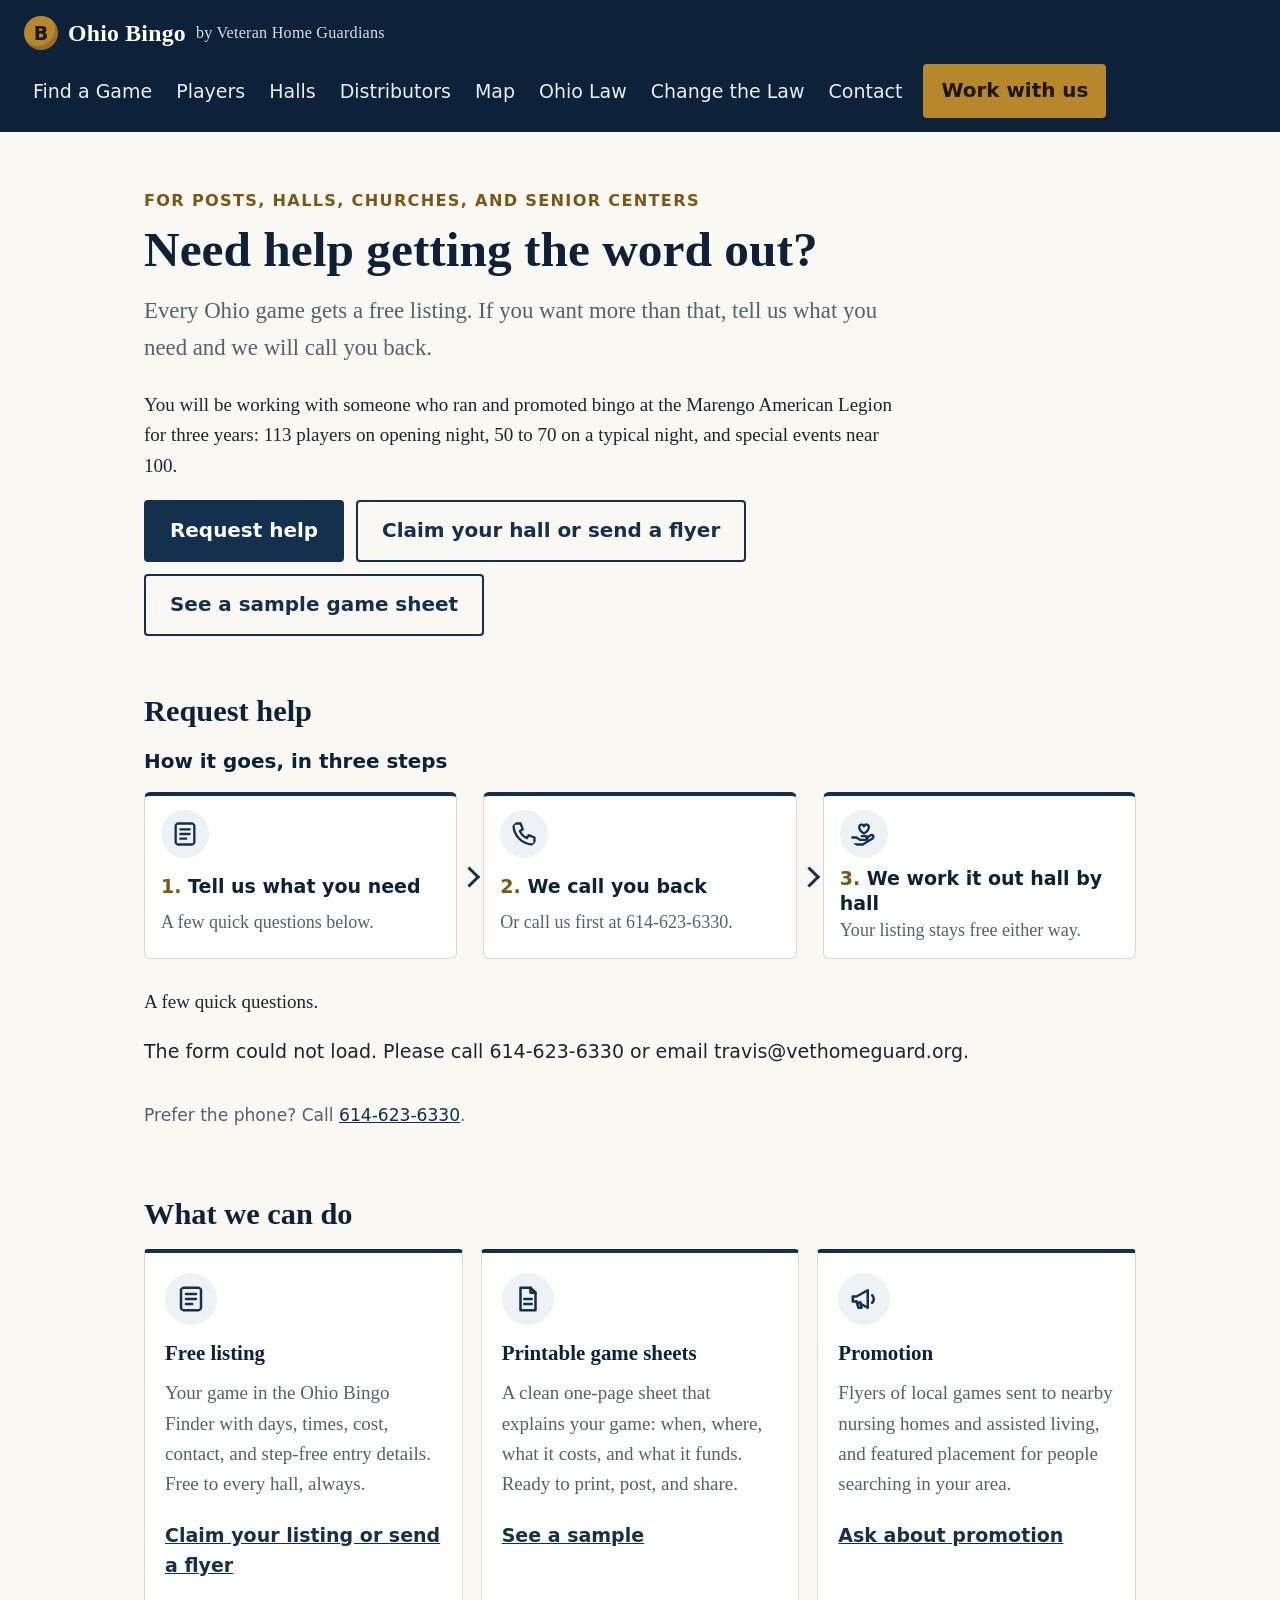
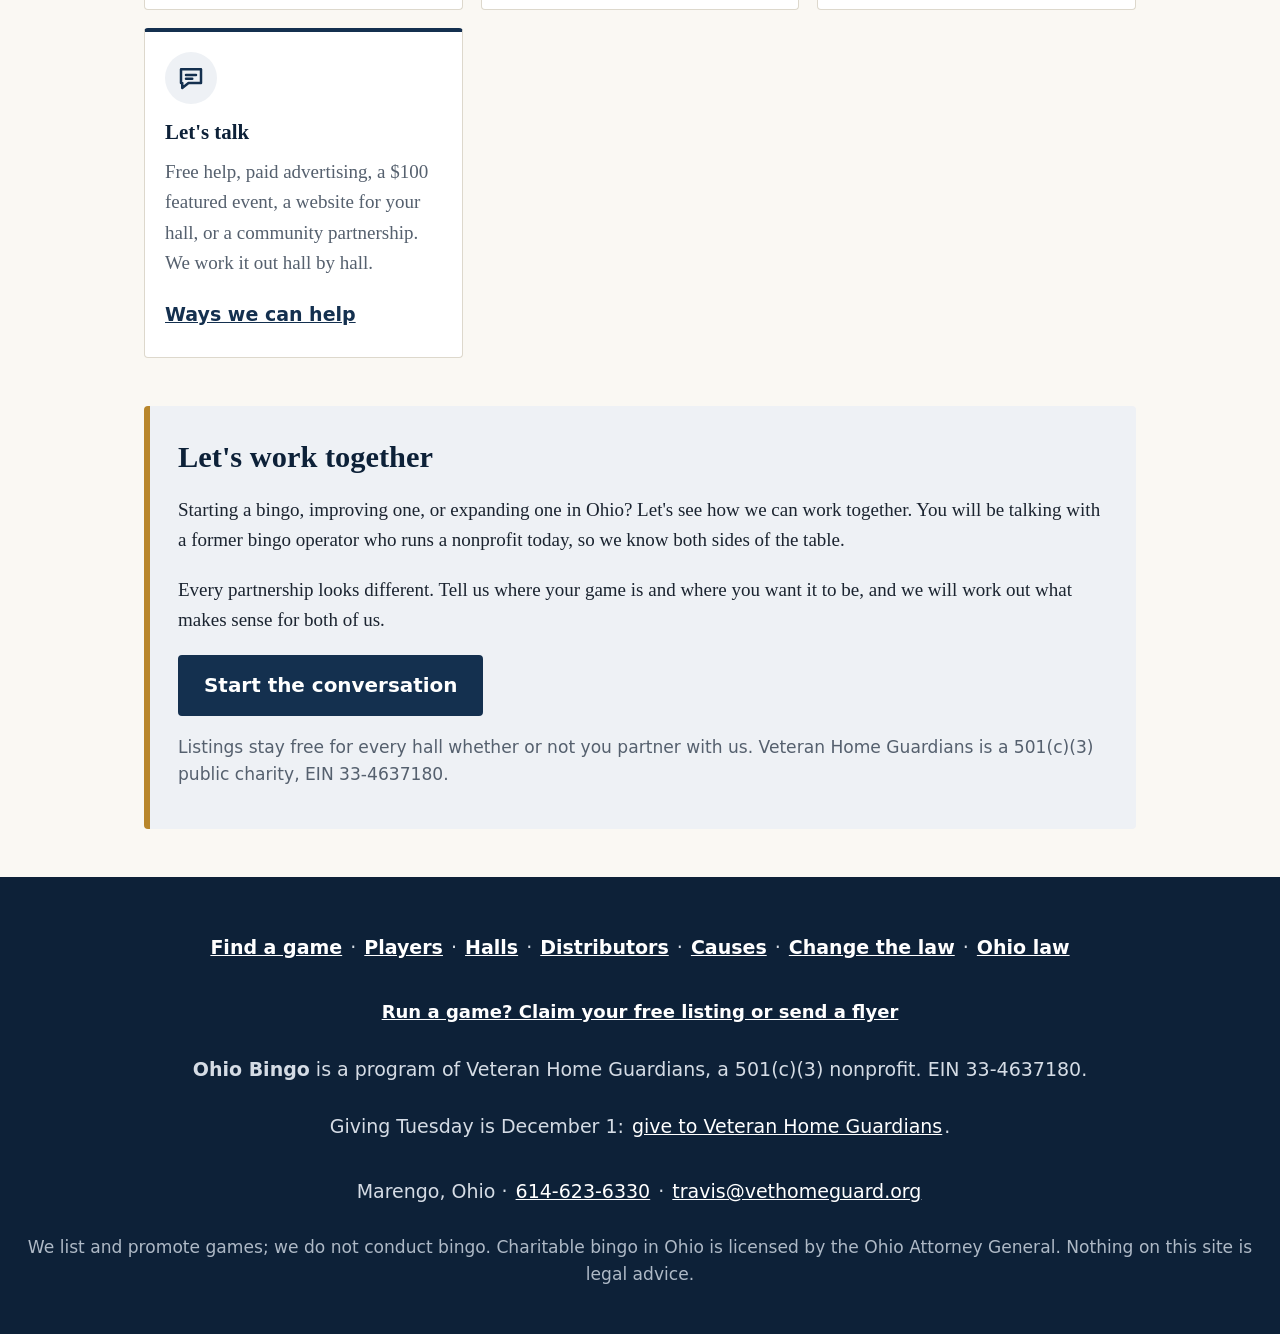
==== commit 15ea1015: "Turn the advocacy page into a bingo law reform campaign Leads with the volunteer-only rule, shows th" ====
--- a/advertise.html
+++ b/advertise.html
@@ -29,6 +29,7 @@
     <a href="/distributors.html">Distributors</a>
     <a href="/map.html">Map</a>
     <a href="/law.html">Ohio Law</a>
+    <a href="/advocacy.html">Change the Law</a>
     <a href="/contact.html">Contact</a>
     <a class="btn small" href="/visit.html">Work with us</a>
   </nav>
@@ -97,7 +98,7 @@
 </section>
 </main>
 <footer>
-  <p class="footnav"><a href="https://www.findbingo.org/ohio/">Find a game</a> · <a href="/players.html">Players</a> · <a href="/halls.html">Halls</a> · <a href="/distributors.html">Distributors</a> · <a href="/causes.html">Causes</a> · <a href="/advocacy.html">Access</a> · <a href="/law.html">Ohio law</a></p>
+  <p class="footnav"><a href="https://www.findbingo.org/ohio/">Find a game</a> · <a href="/players.html">Players</a> · <a href="/halls.html">Halls</a> · <a href="/distributors.html">Distributors</a> · <a href="/causes.html">Causes</a> · <a href="/advocacy.html">Change the law</a> · <a href="/law.html">Ohio law</a></p>
   <p><a href="/claim.html">Run a game? Claim your free listing or send a flyer</a></p>
   <p><strong>Ohio Bingo</strong> is a program of Veteran Home Guardians, a 501(c)(3) nonprofit. EIN 33-4637180.</p>
   <p>Giving Tuesday is December 1: <a href="https://www.zeffy.com/en-US/donation-form/giving-tuesday-no-veteran-left-isolated">give to Veteran Home Guardians</a>.</p>
